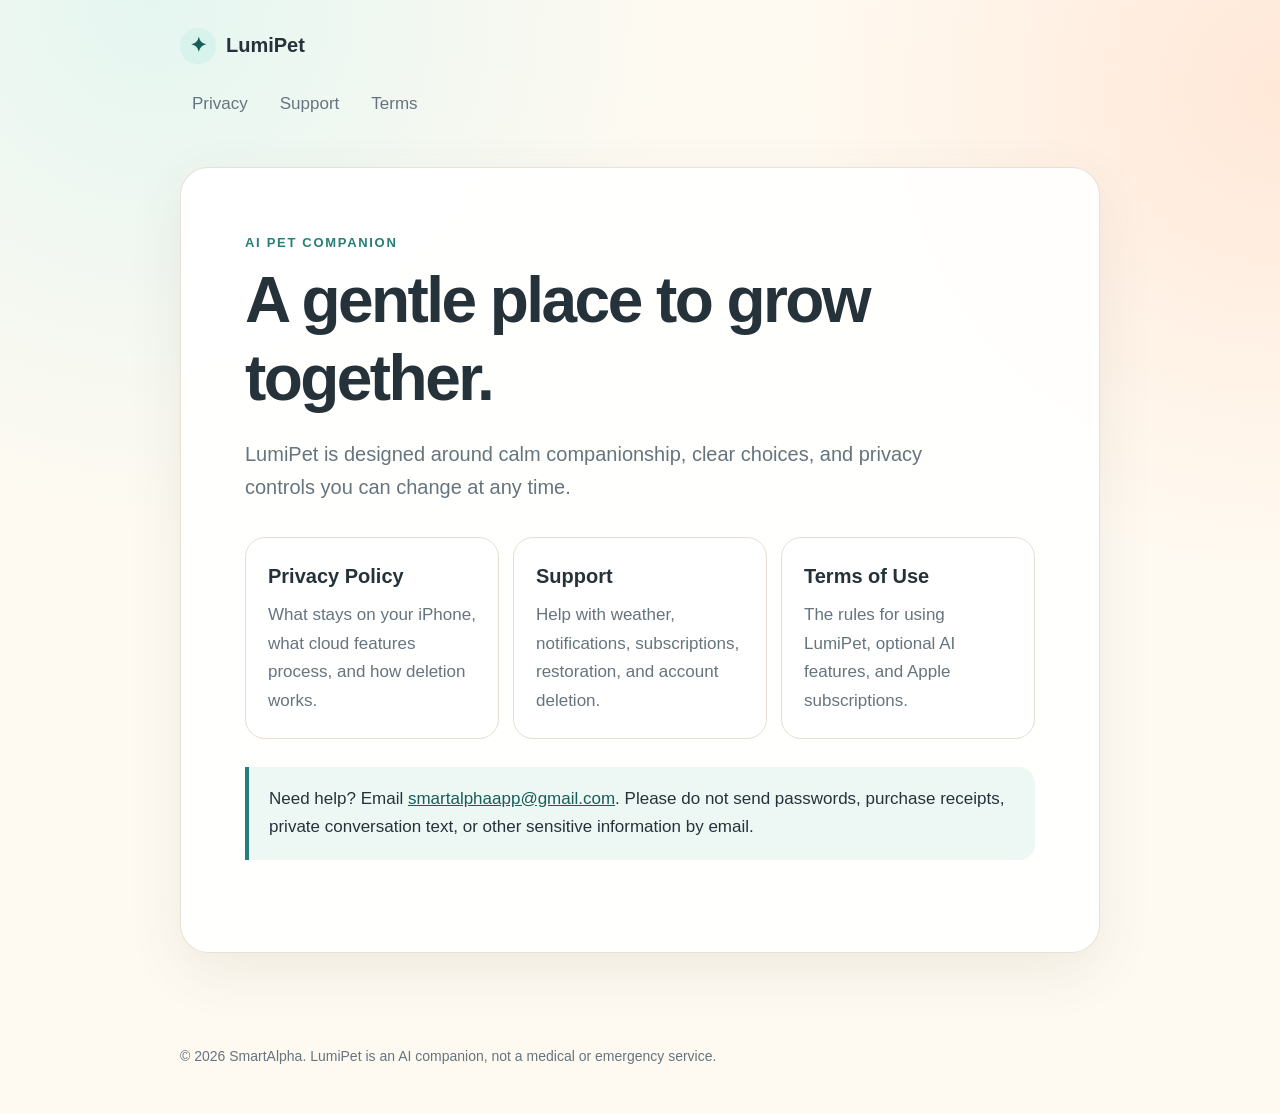
==== lumipet/index.html @ bfd0ca7f "feat: publish LumiPet legal and support pages" ====
<!doctype html>
<html lang="en">
<head>
  <meta charset="utf-8">
  <meta name="viewport" content="width=device-width,initial-scale=1">
  <title>LumiPet • Privacy, Terms &amp; Support</title>
  <meta name="description" content="Privacy, terms, and support for LumiPet: AI Pet Companion.">
  <link rel="stylesheet" href="./assets/style.css">
</head>
<body>
  <header class="shell">
    <a class="brand" href="./"><span class="spark" aria-hidden="true">✦</span> LumiPet</a>
    <nav aria-label="LumiPet legal and support">
      <a href="./privacy/">Privacy</a>
      <a href="./support/">Support</a>
      <a href="./terms/">Terms</a>
    </nav>
  </header>
  <main class="shell">
    <section class="hero">
      <p class="eyebrow">AI Pet Companion</p>
      <h1>A gentle place to grow together.</h1>
      <p class="lede">LumiPet is designed around calm companionship, clear choices, and privacy controls you can change at any time.</p>
      <div class="cards">
        <a class="card" href="./privacy/"><strong>Privacy Policy</strong><span>What stays on your iPhone, what cloud features process, and how deletion works.</span></a>
        <a class="card" href="./support/"><strong>Support</strong><span>Help with weather, notifications, subscriptions, restoration, and account deletion.</span></a>
        <a class="card" href="./terms/"><strong>Terms of Use</strong><span>The rules for using LumiPet, optional AI features, and Apple subscriptions.</span></a>
      </div>
      <div class="callout">
        Need help? Email <a href="mailto:smartalphaapp@gmail.com">smartalphaapp@gmail.com</a>. Please do not send passwords, purchase receipts, private conversation text, or other sensitive information by email.
      </div>
    </section>
  </main>
  <footer class="shell">© <span id="year"></span> SmartAlpha. LumiPet is an AI companion, not a medical or emergency service.</footer>
  <script>document.getElementById('year').textContent = new Date().getFullYear();</script>
</body>
</html>
---- lumipet/assets/style.css ----
:root {
  color-scheme: light;
  --ink: #26323a;
  --muted: #66747d;
  --teal: #267f78;
  --teal-dark: #195d58;
  --cream: #fffaf1;
  --peach: #ffe8d8;
  --card: rgba(255, 255, 255, 0.9);
  --line: #e6ded2;
}

* { box-sizing: border-box; }

html { scroll-behavior: smooth; }

body {
  margin: 0;
  color: var(--ink);
  background:
    radial-gradient(circle at 12% 0%, #e5f6f1 0, transparent 34rem),
    radial-gradient(circle at 100% 8%, var(--peach) 0, transparent 30rem),
    var(--cream);
  font-family: -apple-system, BlinkMacSystemFont, "Segoe UI", Roboto, Helvetica, Arial, sans-serif;
  font-size: 17px;
  line-height: 1.68;
}

a { color: var(--teal-dark); }
a:hover { color: var(--teal); }

.shell { width: min(920px, calc(100% - 32px)); margin: 0 auto; }

header { padding: 28px 0 16px; }

.brand {
  display: inline-flex;
  align-items: center;
  gap: 10px;
  color: var(--ink);
  font-size: 20px;
  font-weight: 750;
  text-decoration: none;
}

.spark {
  display: grid;
  width: 36px;
  height: 36px;
  place-items: center;
  border-radius: 50%;
  background: #d8f2ec;
  color: var(--teal-dark);
}

nav { display: flex; flex-wrap: wrap; gap: 8px; margin-top: 18px; }
nav a {
  padding: 8px 12px;
  border-radius: 999px;
  color: var(--muted);
  text-decoration: none;
}
nav a[aria-current="page"], nav a:hover { background: #dff3ef; color: var(--teal-dark); }

main { padding: 24px 0 64px; }

.hero, .paper {
  border: 1px solid rgba(230, 222, 210, 0.9);
  border-radius: 28px;
  background: var(--card);
  box-shadow: 0 18px 55px rgba(73, 74, 69, 0.09);
}

.hero { padding: clamp(28px, 6vw, 64px); }
.paper { padding: clamp(24px, 5vw, 52px); }

.eyebrow {
  margin: 0 0 8px;
  color: var(--teal);
  font-size: 13px;
  font-weight: 800;
  letter-spacing: 0.13em;
  text-transform: uppercase;
}

h1, h2, h3 { line-height: 1.22; }
h1 { margin: 0 0 16px; font-size: clamp(38px, 8vw, 64px); letter-spacing: -0.04em; }
.paper h1 { font-size: clamp(34px, 6vw, 48px); }
h2 { margin-top: 38px; font-size: 26px; }
h3 { margin-top: 26px; }

.lede { max-width: 700px; color: var(--muted); font-size: 20px; }
.meta, .note { color: var(--muted); }

.cards {
  display: grid;
  grid-template-columns: repeat(3, minmax(0, 1fr));
  gap: 14px;
  margin-top: 32px;
}

.card {
  display: block;
  min-height: 168px;
  padding: 22px;
  border: 1px solid var(--line);
  border-radius: 20px;
  background: white;
  color: var(--ink);
  text-decoration: none;
}

.card:hover { border-color: #aadbd2; transform: translateY(-1px); }
.card strong { display: block; margin-bottom: 8px; font-size: 20px; }
.card span { color: var(--muted); }

.callout {
  margin: 28px 0;
  padding: 18px 20px;
  border-left: 4px solid var(--teal);
  border-radius: 0 16px 16px 0;
  background: #edf8f5;
}

table { width: 100%; border-collapse: collapse; }
th, td { padding: 12px; border-bottom: 1px solid var(--line); text-align: left; vertical-align: top; }
th { color: var(--teal-dark); }

code { padding: 2px 6px; border-radius: 6px; background: #f3eee6; }

footer { padding: 28px 0 46px; color: var(--muted); font-size: 14px; }

@media (max-width: 720px) {
  body { font-size: 16px; }
  .cards { grid-template-columns: 1fr; }
  .card { min-height: 0; }
  th, td { display: block; padding: 8px 0; }
  th { padding-top: 18px; border-bottom: 0; }
}

@media (prefers-reduced-motion: no-preference) {
  .card { transition: transform 160ms ease, border-color 160ms ease; }
}
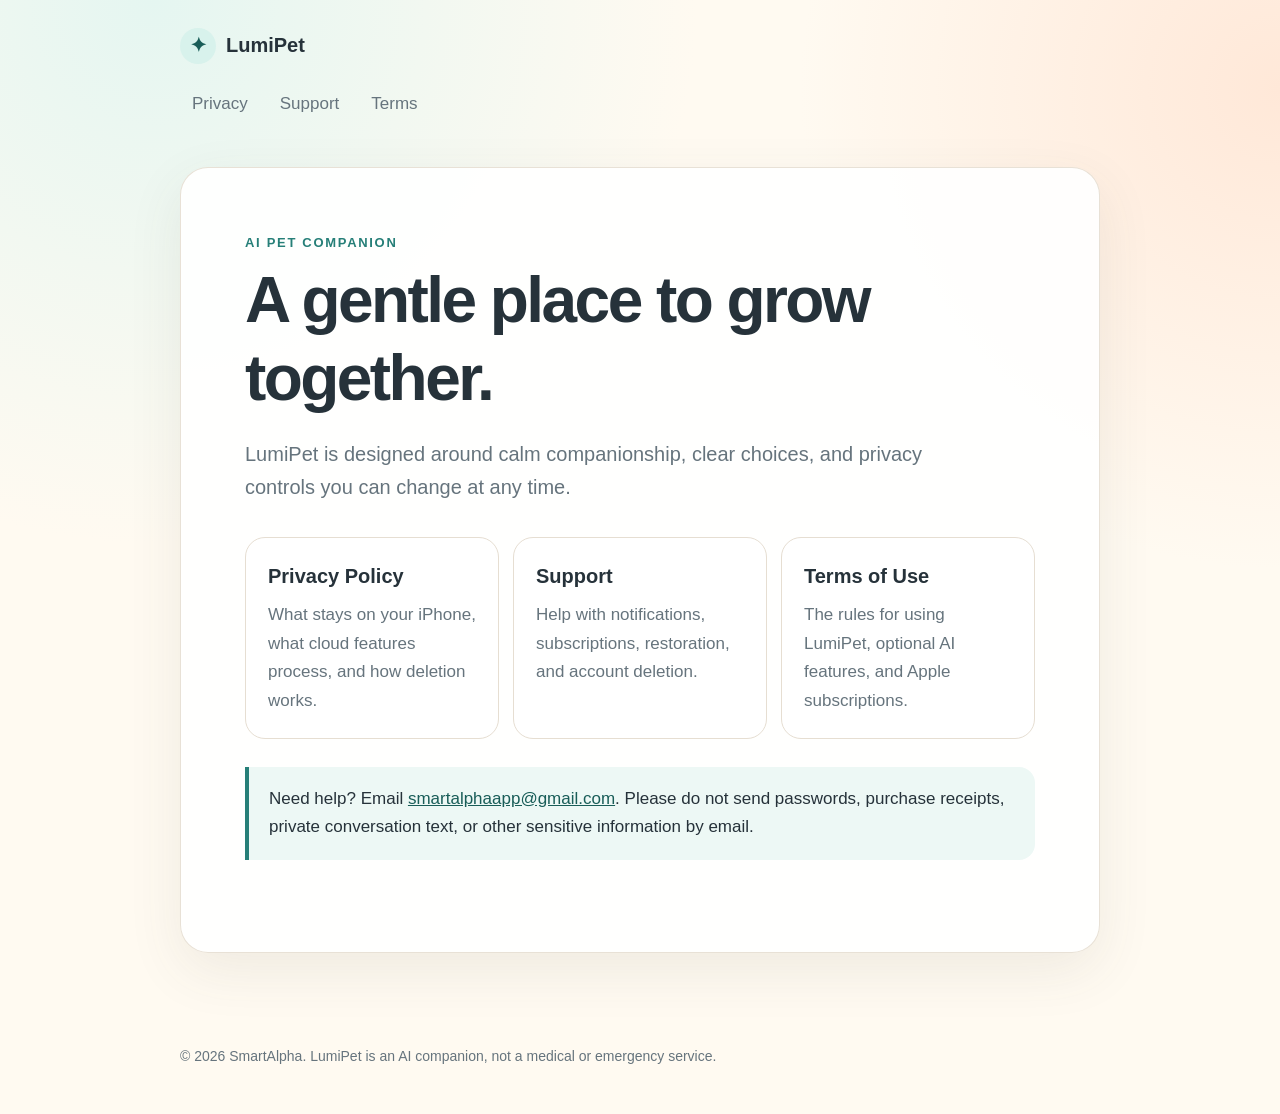
==== commit 8d334004: "Update LumiPet legal pages after weather retirement" ====
--- a/lumipet/index.html
+++ b/lumipet/index.html
@@ -23,7 +23,7 @@
       <p class="lede">LumiPet is designed around calm companionship, clear choices, and privacy controls you can change at any time.</p>
       <div class="cards">
         <a class="card" href="./privacy/"><strong>Privacy Policy</strong><span>What stays on your iPhone, what cloud features process, and how deletion works.</span></a>
-        <a class="card" href="./support/"><strong>Support</strong><span>Help with weather, notifications, subscriptions, restoration, and account deletion.</span></a>
+        <a class="card" href="./support/"><strong>Support</strong><span>Help with notifications, subscriptions, restoration, and account deletion.</span></a>
         <a class="card" href="./terms/"><strong>Terms of Use</strong><span>The rules for using LumiPet, optional AI features, and Apple subscriptions.</span></a>
       </div>
       <div class="callout">
